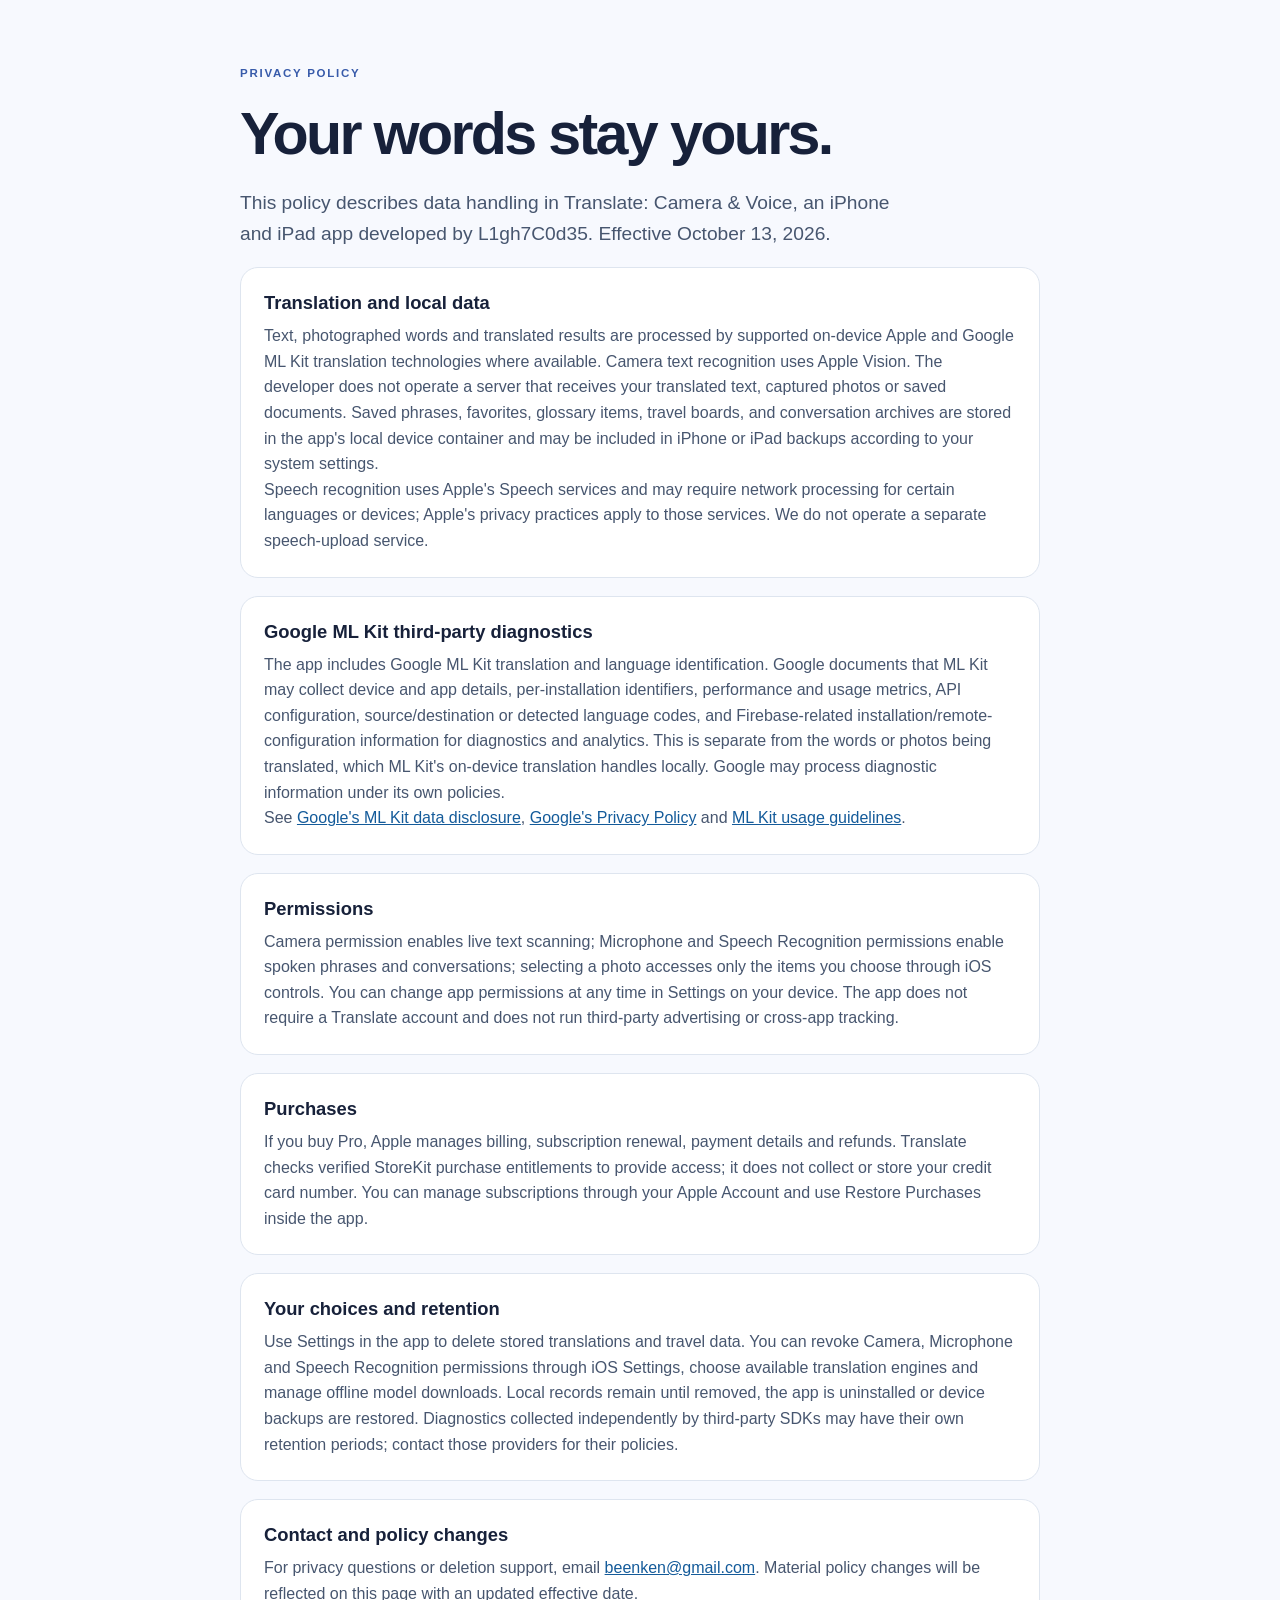
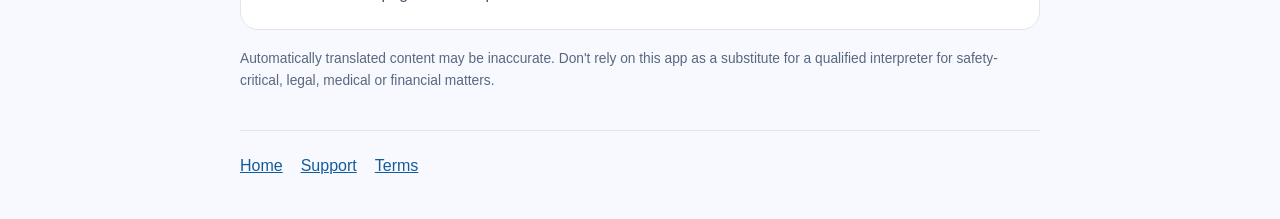
==== privacy.html @ 5eaf0d1c "Create public Translate support, privacy and help site" ====
<!doctype html>
<html lang="en"><head><meta charset="utf-8"><meta name="viewport" content="width=device-width,initial-scale=1">
<title>Privacy Policy — Translate: Camera & Voice</title><link rel="stylesheet" href="styles.css"></head><body><main>
<p class="eyebrow">PRIVACY POLICY</p><h1>Your words stay yours.</h1>
<p class="lead">This policy describes data handling in Translate: Camera & Voice, an iPhone and iPad app developed by L1gh7C0d35. Effective October 13, 2026.</p>
<section class="card"><h2>Translation and local data</h2><p>Text, photographed words and translated results are processed by supported on-device Apple and Google ML Kit translation technologies where available. Camera text recognition uses Apple Vision. The developer does not operate a server that receives your translated text, captured photos or saved documents. Saved phrases, favorites, glossary items, travel boards, and conversation archives are stored in the app's local device container and may be included in iPhone or iPad backups according to your system settings.</p>
<p>Speech recognition uses Apple's Speech services and may require network processing for certain languages or devices; Apple's privacy practices apply to those services. We do not operate a separate speech-upload service.</p></section>
<section class="card"><h2>Google ML Kit third-party diagnostics</h2><p>The app includes Google ML Kit translation and language identification. Google documents that ML Kit may collect device and app details, per-installation identifiers, performance and usage metrics, API configuration, source/destination or detected language codes, and Firebase-related installation/remote-configuration information for diagnostics and analytics. This is separate from the words or photos being translated, which ML Kit's on-device translation handles locally. Google may process diagnostic information under its own policies.</p>
<p>See <a href="https://developers.google.com/ml-kit/ios-data-disclosure">Google's ML Kit data disclosure</a>, <a href="https://policies.google.com/privacy">Google's Privacy Policy</a> and <a href="https://developers.google.com/ml-kit/language/translation/translation-terms">ML Kit usage guidelines</a>.</p></section>
<section class="card"><h2>Permissions</h2><p>Camera permission enables live text scanning; Microphone and Speech Recognition permissions enable spoken phrases and conversations; selecting a photo accesses only the items you choose through iOS controls. You can change app permissions at any time in Settings on your device. The app does not require a Translate account and does not run third-party advertising or cross-app tracking.</p></section>
<section class="card"><h2>Purchases</h2><p>If you buy Pro, Apple manages billing, subscription renewal, payment details and refunds. Translate checks verified StoreKit purchase entitlements to provide access; it does not collect or store your credit card number. You can manage subscriptions through your Apple Account and use Restore Purchases inside the app.</p></section>
<section class="card"><h2>Your choices and retention</h2><p>Use Settings in the app to delete stored translations and travel data. You can revoke Camera, Microphone and Speech Recognition permissions through iOS Settings, choose available translation engines and manage offline model downloads. Local records remain until removed, the app is uninstalled or device backups are restored. Diagnostics collected independently by third-party SDKs may have their own retention periods; contact those providers for their policies.</p></section>
<section class="card"><h2>Contact and policy changes</h2><p>For privacy questions or deletion support, email <a href="mailto:beenken@gmail.com">beenken@gmail.com</a>. Material policy changes will be reflected on this page with an updated effective date.</p></section>
<p class="fine">Automatically translated content may be inaccurate. Don't rely on this app as a substitute for a qualified interpreter for safety-critical, legal, medical or financial matters.</p>
<footer><a href="index.html">Home</a><a href="support.html">Support</a><a href="https://www.apple.com/legal/internet-services/itunes/dev/stdeula/">Terms</a></footer></main></body></html>
---- styles.css ----
:root{color-scheme:light dark;font-family:-apple-system,BlinkMacSystemFont,"Segoe UI",sans-serif;line-height:1.6}
*{box-sizing:border-box}
body{margin:0;background:#0e1322;color:#f2f4fa}
main{max-width:850px;margin:0 auto;padding:64px 25px 40px}
h1{font-size:clamp(2.2rem,5vw,3.7rem);line-height:1.14;letter-spacing:-.045em;margin:12px 0 20px}
h2{font-size:1.15rem;line-height:1.3;margin:0 0 8px}
a{color:#91c9ff}
a:hover{text-decoration-thickness:2px}
p{margin:0 0 18px}
.lead{font-size:1.2rem;color:#d2d9e8;max-width:680px}
.eyebrow{font-size:.72rem;font-weight:700;letter-spacing:.15em;text-transform:uppercase;color:#a7baff}
.grid{display:grid;grid-template-columns:repeat(auto-fit,minmax(245px,1fr));gap:15px;margin:26px 0}
.card{display:block;border:1px solid #34415d;border-radius:18px;padding:23px;margin:18px 0;background:#1a2235;text-decoration:none}
.card p{color:#d2d9e8;margin:0}
.card a{text-decoration:underline}
.fine{color:#aab4c8;font-size:.86rem}
footer{display:flex;gap:18px;flex-wrap:wrap;margin-top:38px;padding-top:22px;border-top:1px solid #34415d}
@media(prefers-color-scheme:light){body{background:#f7f9fe;color:#17213a}.lead,.card p{color:#47566f}.eyebrow{color:#385baa}.card{background:#fff;border-color:#dee5ef}.fine{color:#596780}a{color:#145b9a}footer{border-color:#dee5ef}}
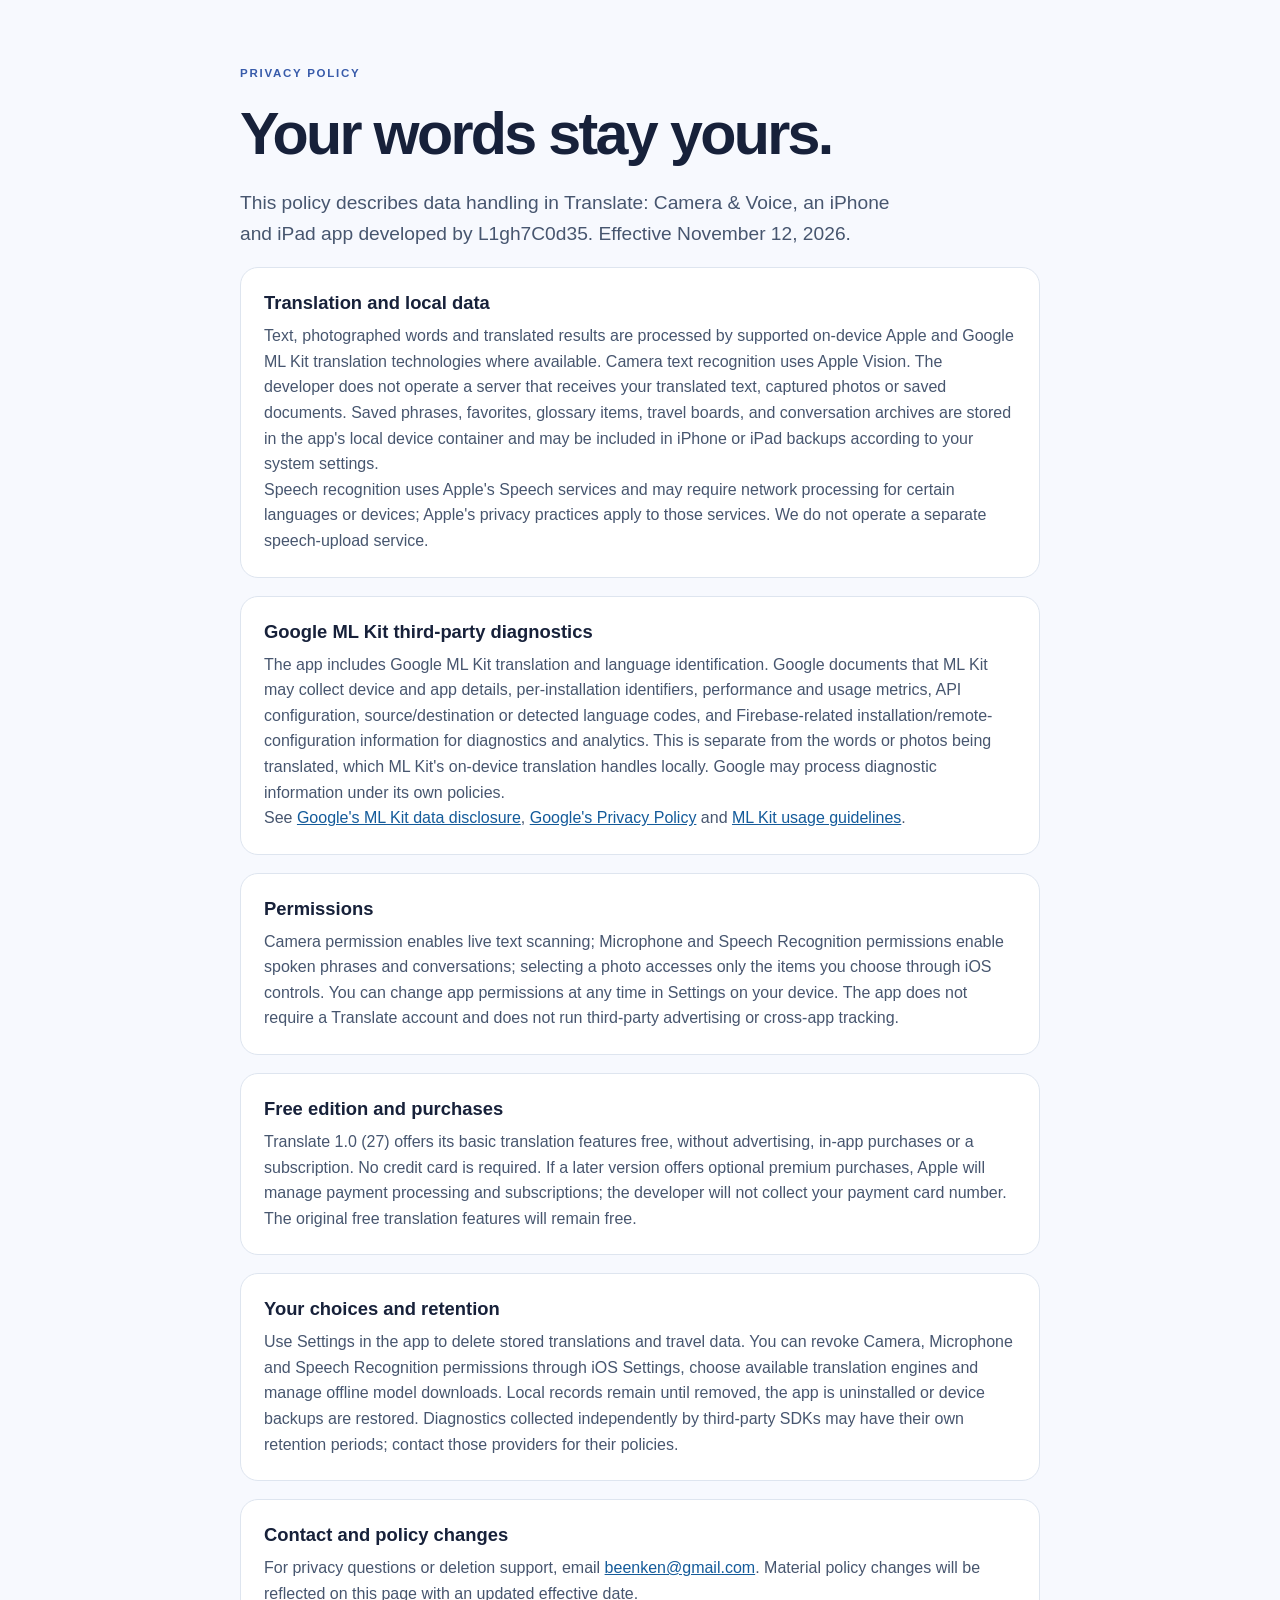
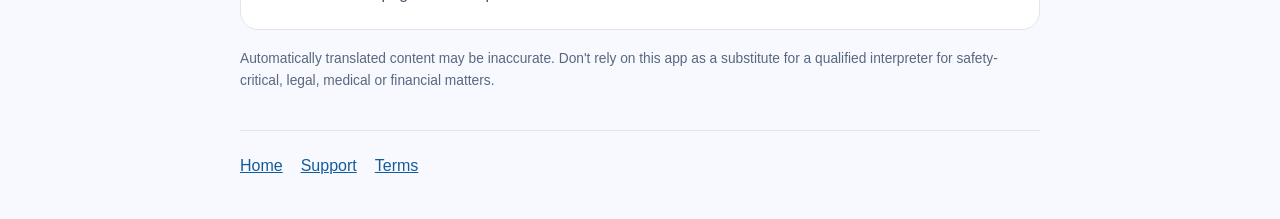
==== commit 59da4d90: "Align Translate support and privacy purchase guidance with free Build27" ====
--- a/privacy.html
+++ b/privacy.html
@@ -2,13 +2,13 @@
 <html lang="en"><head><meta charset="utf-8"><meta name="viewport" content="width=device-width,initial-scale=1">
 <title>Privacy Policy — Translate: Camera & Voice</title><link rel="stylesheet" href="styles.css"></head><body><main>
 <p class="eyebrow">PRIVACY POLICY</p><h1>Your words stay yours.</h1>
-<p class="lead">This policy describes data handling in Translate: Camera & Voice, an iPhone and iPad app developed by L1gh7C0d35. Effective October 13, 2026.</p>
+<p class="lead">This policy describes data handling in Translate: Camera & Voice, an iPhone and iPad app developed by L1gh7C0d35. Effective November 12, 2026.</p>
 <section class="card"><h2>Translation and local data</h2><p>Text, photographed words and translated results are processed by supported on-device Apple and Google ML Kit translation technologies where available. Camera text recognition uses Apple Vision. The developer does not operate a server that receives your translated text, captured photos or saved documents. Saved phrases, favorites, glossary items, travel boards, and conversation archives are stored in the app's local device container and may be included in iPhone or iPad backups according to your system settings.</p>
 <p>Speech recognition uses Apple's Speech services and may require network processing for certain languages or devices; Apple's privacy practices apply to those services. We do not operate a separate speech-upload service.</p></section>
 <section class="card"><h2>Google ML Kit third-party diagnostics</h2><p>The app includes Google ML Kit translation and language identification. Google documents that ML Kit may collect device and app details, per-installation identifiers, performance and usage metrics, API configuration, source/destination or detected language codes, and Firebase-related installation/remote-configuration information for diagnostics and analytics. This is separate from the words or photos being translated, which ML Kit's on-device translation handles locally. Google may process diagnostic information under its own policies.</p>
 <p>See <a href="https://developers.google.com/ml-kit/ios-data-disclosure">Google's ML Kit data disclosure</a>, <a href="https://policies.google.com/privacy">Google's Privacy Policy</a> and <a href="https://developers.google.com/ml-kit/language/translation/translation-terms">ML Kit usage guidelines</a>.</p></section>
 <section class="card"><h2>Permissions</h2><p>Camera permission enables live text scanning; Microphone and Speech Recognition permissions enable spoken phrases and conversations; selecting a photo accesses only the items you choose through iOS controls. You can change app permissions at any time in Settings on your device. The app does not require a Translate account and does not run third-party advertising or cross-app tracking.</p></section>
-<section class="card"><h2>Purchases</h2><p>If you buy Pro, Apple manages billing, subscription renewal, payment details and refunds. Translate checks verified StoreKit purchase entitlements to provide access; it does not collect or store your credit card number. You can manage subscriptions through your Apple Account and use Restore Purchases inside the app.</p></section>
+<section class="card"><h2>Free edition and purchases</h2><p>Translate 1.0 (27) offers its basic translation features free, without advertising, in-app purchases or a subscription. No credit card is required. If a later version offers optional premium purchases, Apple will manage payment processing and subscriptions; the developer will not collect your payment card number. The original free translation features will remain free.</p></section>
 <section class="card"><h2>Your choices and retention</h2><p>Use Settings in the app to delete stored translations and travel data. You can revoke Camera, Microphone and Speech Recognition permissions through iOS Settings, choose available translation engines and manage offline model downloads. Local records remain until removed, the app is uninstalled or device backups are restored. Diagnostics collected independently by third-party SDKs may have their own retention periods; contact those providers for their policies.</p></section>
 <section class="card"><h2>Contact and policy changes</h2><p>For privacy questions or deletion support, email <a href="mailto:beenken@gmail.com">beenken@gmail.com</a>. Material policy changes will be reflected on this page with an updated effective date.</p></section>
 <p class="fine">Automatically translated content may be inaccurate. Don't rely on this app as a substitute for a qualified interpreter for safety-critical, legal, medical or financial matters.</p>
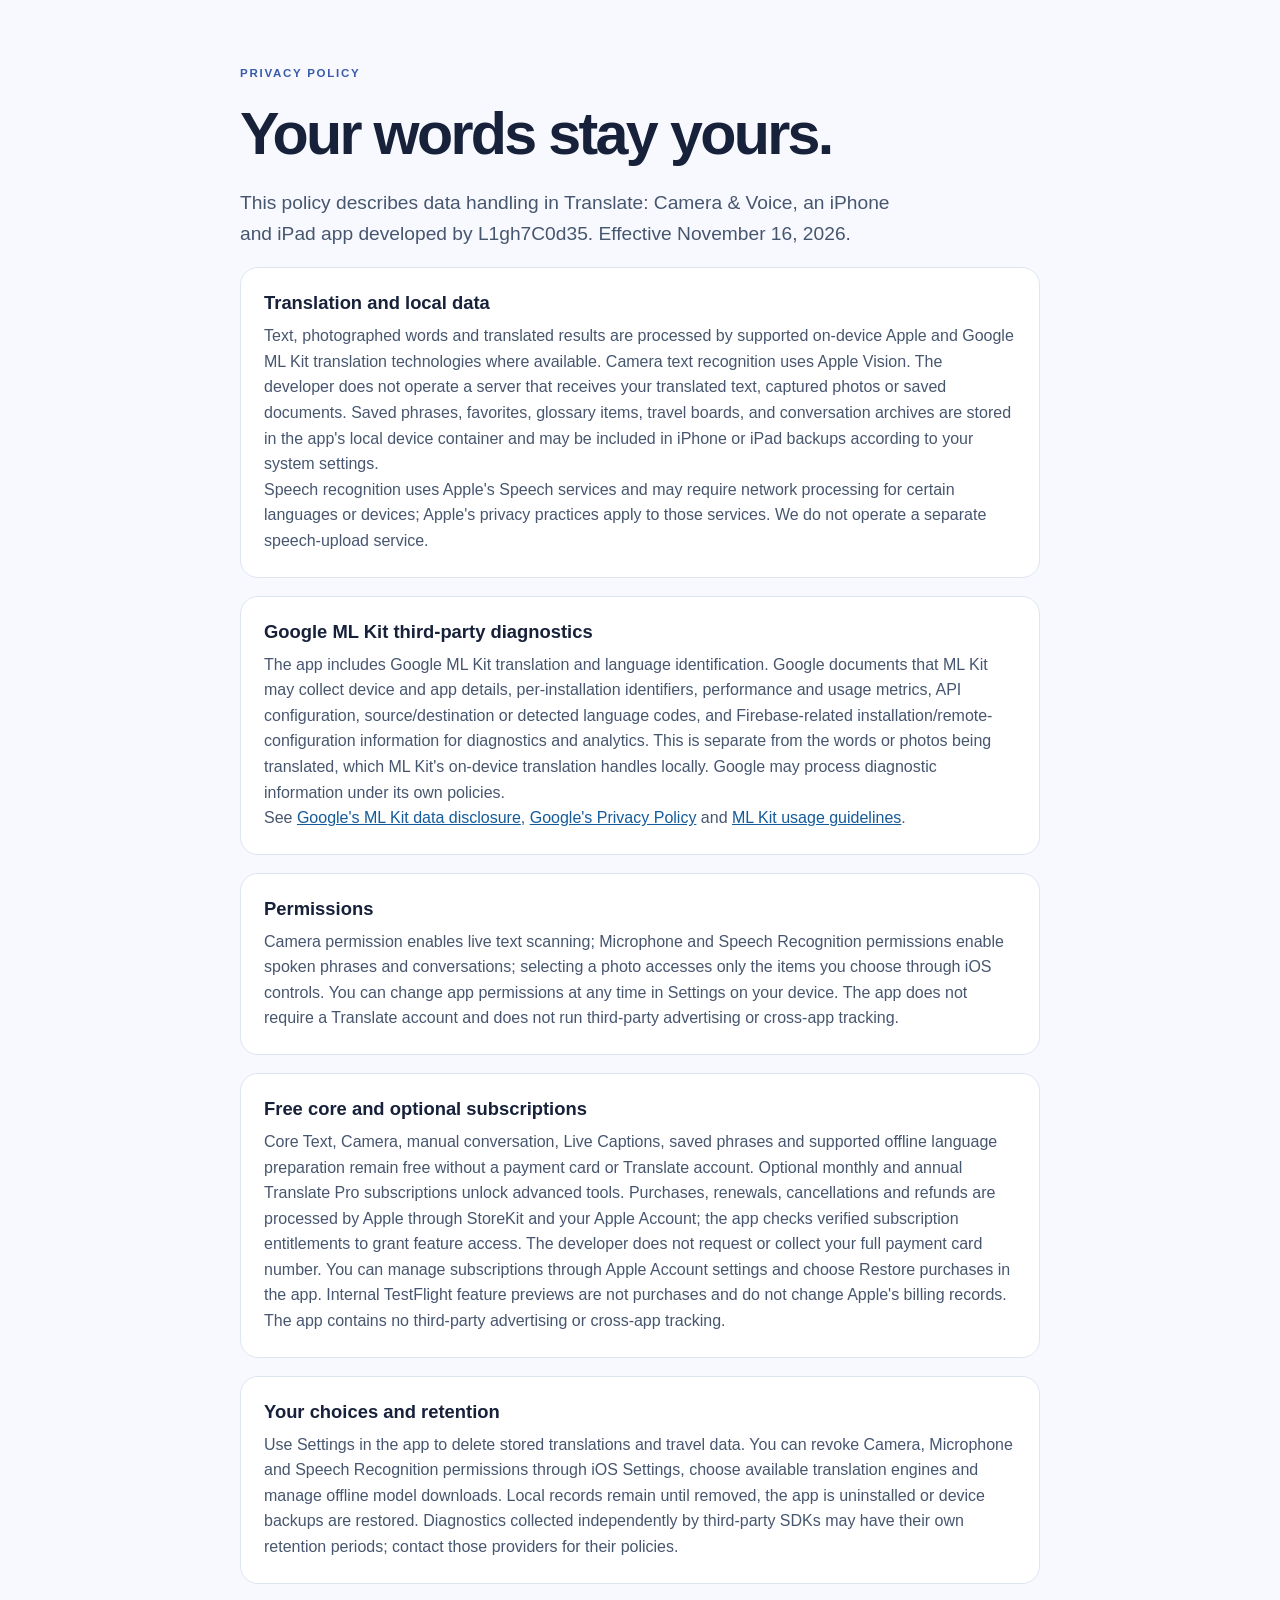
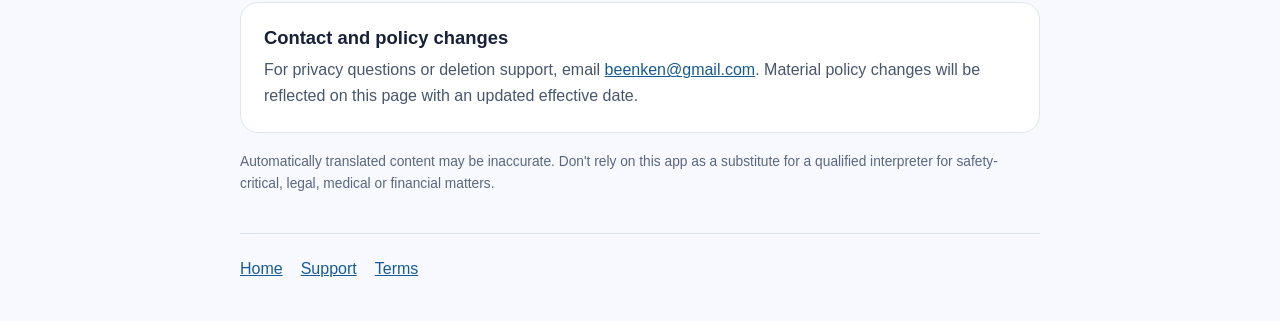
==== commit 577ec3b9: "Align Translate support and privacy guidance with optional paid Pro" ====
--- a/privacy.html
+++ b/privacy.html
@@ -2,13 +2,13 @@
 <html lang="en"><head><meta charset="utf-8"><meta name="viewport" content="width=device-width,initial-scale=1">
 <title>Privacy Policy — Translate: Camera & Voice</title><link rel="stylesheet" href="styles.css"></head><body><main>
 <p class="eyebrow">PRIVACY POLICY</p><h1>Your words stay yours.</h1>
-<p class="lead">This policy describes data handling in Translate: Camera & Voice, an iPhone and iPad app developed by L1gh7C0d35. Effective November 12, 2026.</p>
+<p class="lead">This policy describes data handling in Translate: Camera & Voice, an iPhone and iPad app developed by L1gh7C0d35. Effective November 16, 2026.</p>
 <section class="card"><h2>Translation and local data</h2><p>Text, photographed words and translated results are processed by supported on-device Apple and Google ML Kit translation technologies where available. Camera text recognition uses Apple Vision. The developer does not operate a server that receives your translated text, captured photos or saved documents. Saved phrases, favorites, glossary items, travel boards, and conversation archives are stored in the app's local device container and may be included in iPhone or iPad backups according to your system settings.</p>
 <p>Speech recognition uses Apple's Speech services and may require network processing for certain languages or devices; Apple's privacy practices apply to those services. We do not operate a separate speech-upload service.</p></section>
 <section class="card"><h2>Google ML Kit third-party diagnostics</h2><p>The app includes Google ML Kit translation and language identification. Google documents that ML Kit may collect device and app details, per-installation identifiers, performance and usage metrics, API configuration, source/destination or detected language codes, and Firebase-related installation/remote-configuration information for diagnostics and analytics. This is separate from the words or photos being translated, which ML Kit's on-device translation handles locally. Google may process diagnostic information under its own policies.</p>
 <p>See <a href="https://developers.google.com/ml-kit/ios-data-disclosure">Google's ML Kit data disclosure</a>, <a href="https://policies.google.com/privacy">Google's Privacy Policy</a> and <a href="https://developers.google.com/ml-kit/language/translation/translation-terms">ML Kit usage guidelines</a>.</p></section>
 <section class="card"><h2>Permissions</h2><p>Camera permission enables live text scanning; Microphone and Speech Recognition permissions enable spoken phrases and conversations; selecting a photo accesses only the items you choose through iOS controls. You can change app permissions at any time in Settings on your device. The app does not require a Translate account and does not run third-party advertising or cross-app tracking.</p></section>
-<section class="card"><h2>Free edition and purchases</h2><p>Translate 1.0 (27) offers its basic translation features free, without advertising, in-app purchases or a subscription. No credit card is required. If a later version offers optional premium purchases, Apple will manage payment processing and subscriptions; the developer will not collect your payment card number. The original free translation features will remain free.</p></section>
+<section class="card"><h2>Free core and optional subscriptions</h2><p>Core Text, Camera, manual conversation, Live Captions, saved phrases and supported offline language preparation remain free without a payment card or Translate account. Optional monthly and annual Translate Pro subscriptions unlock advanced tools. Purchases, renewals, cancellations and refunds are processed by Apple through StoreKit and your Apple Account; the app checks verified subscription entitlements to grant feature access. The developer does not request or collect your full payment card number. You can manage subscriptions through Apple Account settings and choose Restore purchases in the app. Internal TestFlight feature previews are not purchases and do not change Apple's billing records. The app contains no third-party advertising or cross-app tracking.</p></section>
 <section class="card"><h2>Your choices and retention</h2><p>Use Settings in the app to delete stored translations and travel data. You can revoke Camera, Microphone and Speech Recognition permissions through iOS Settings, choose available translation engines and manage offline model downloads. Local records remain until removed, the app is uninstalled or device backups are restored. Diagnostics collected independently by third-party SDKs may have their own retention periods; contact those providers for their policies.</p></section>
 <section class="card"><h2>Contact and policy changes</h2><p>For privacy questions or deletion support, email <a href="mailto:beenken@gmail.com">beenken@gmail.com</a>. Material policy changes will be reflected on this page with an updated effective date.</p></section>
 <p class="fine">Automatically translated content may be inaccurate. Don't rely on this app as a substitute for a qualified interpreter for safety-critical, legal, medical or financial matters.</p>
